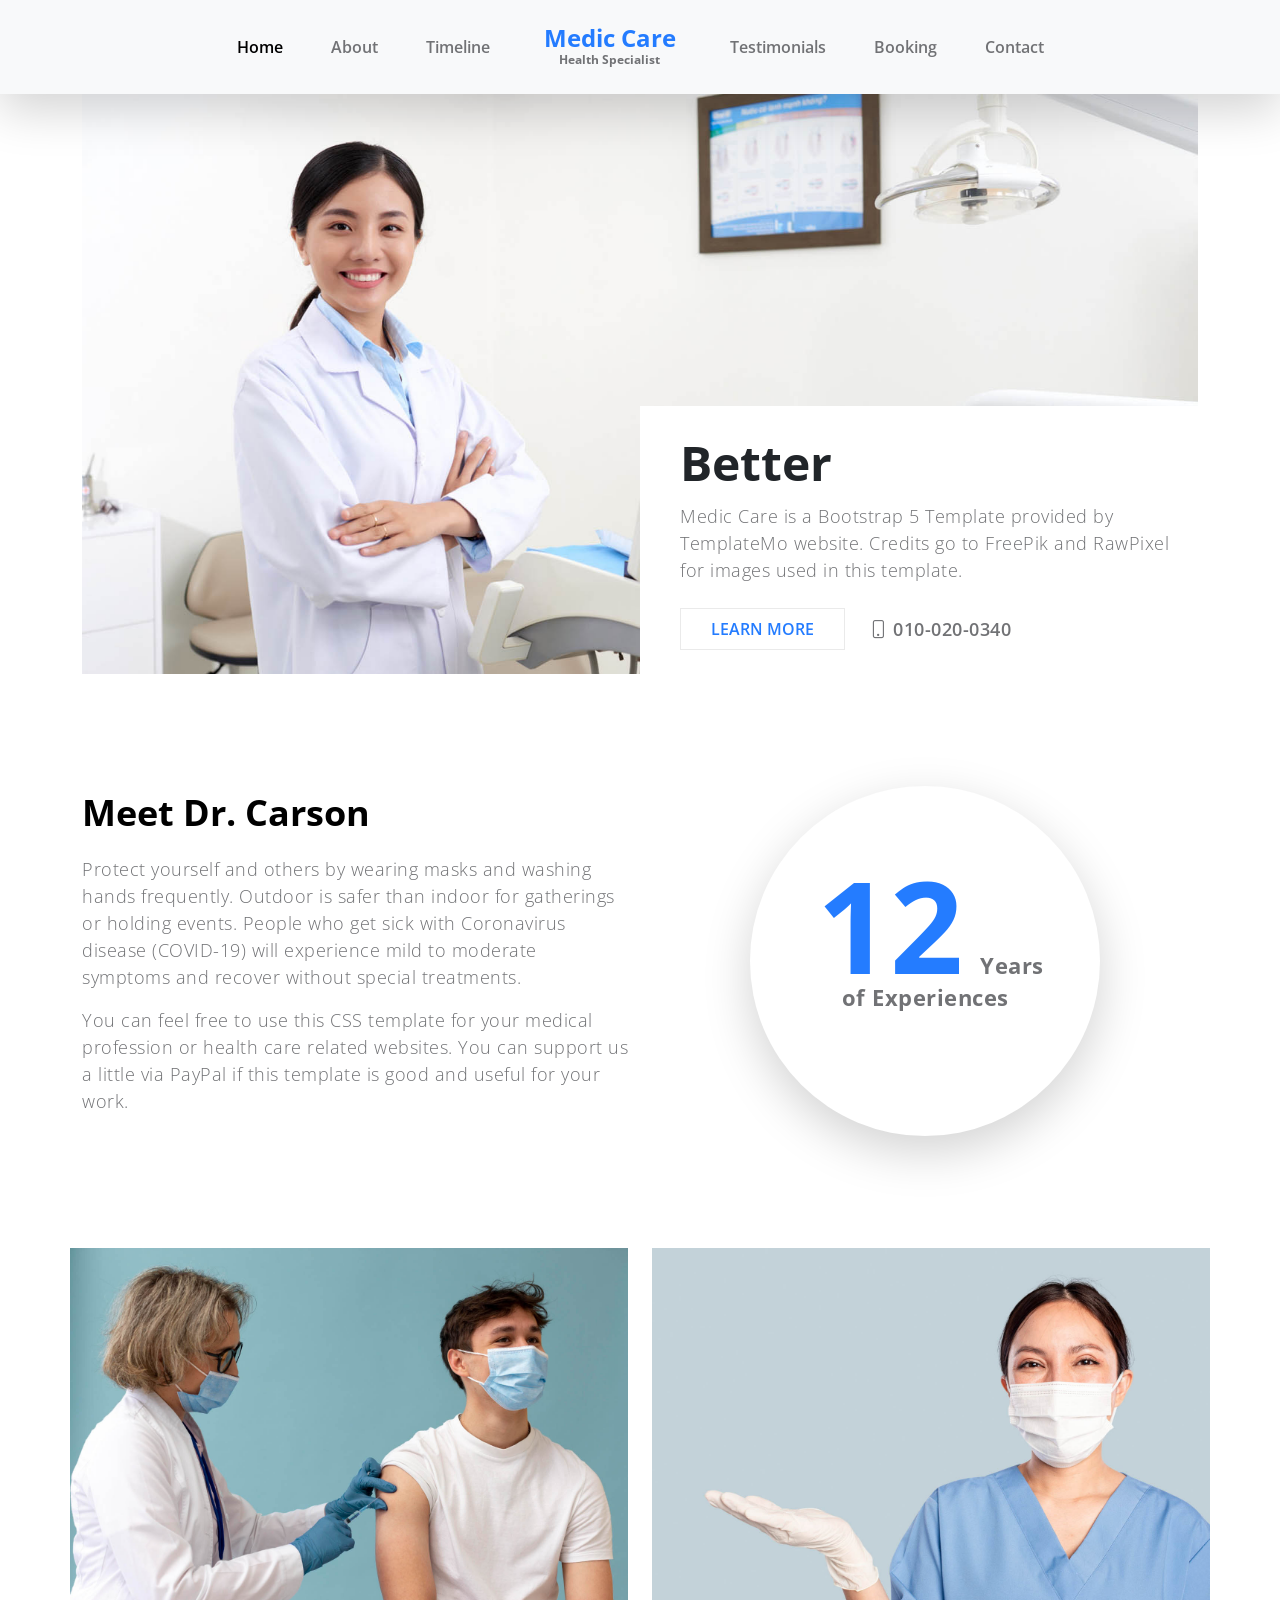
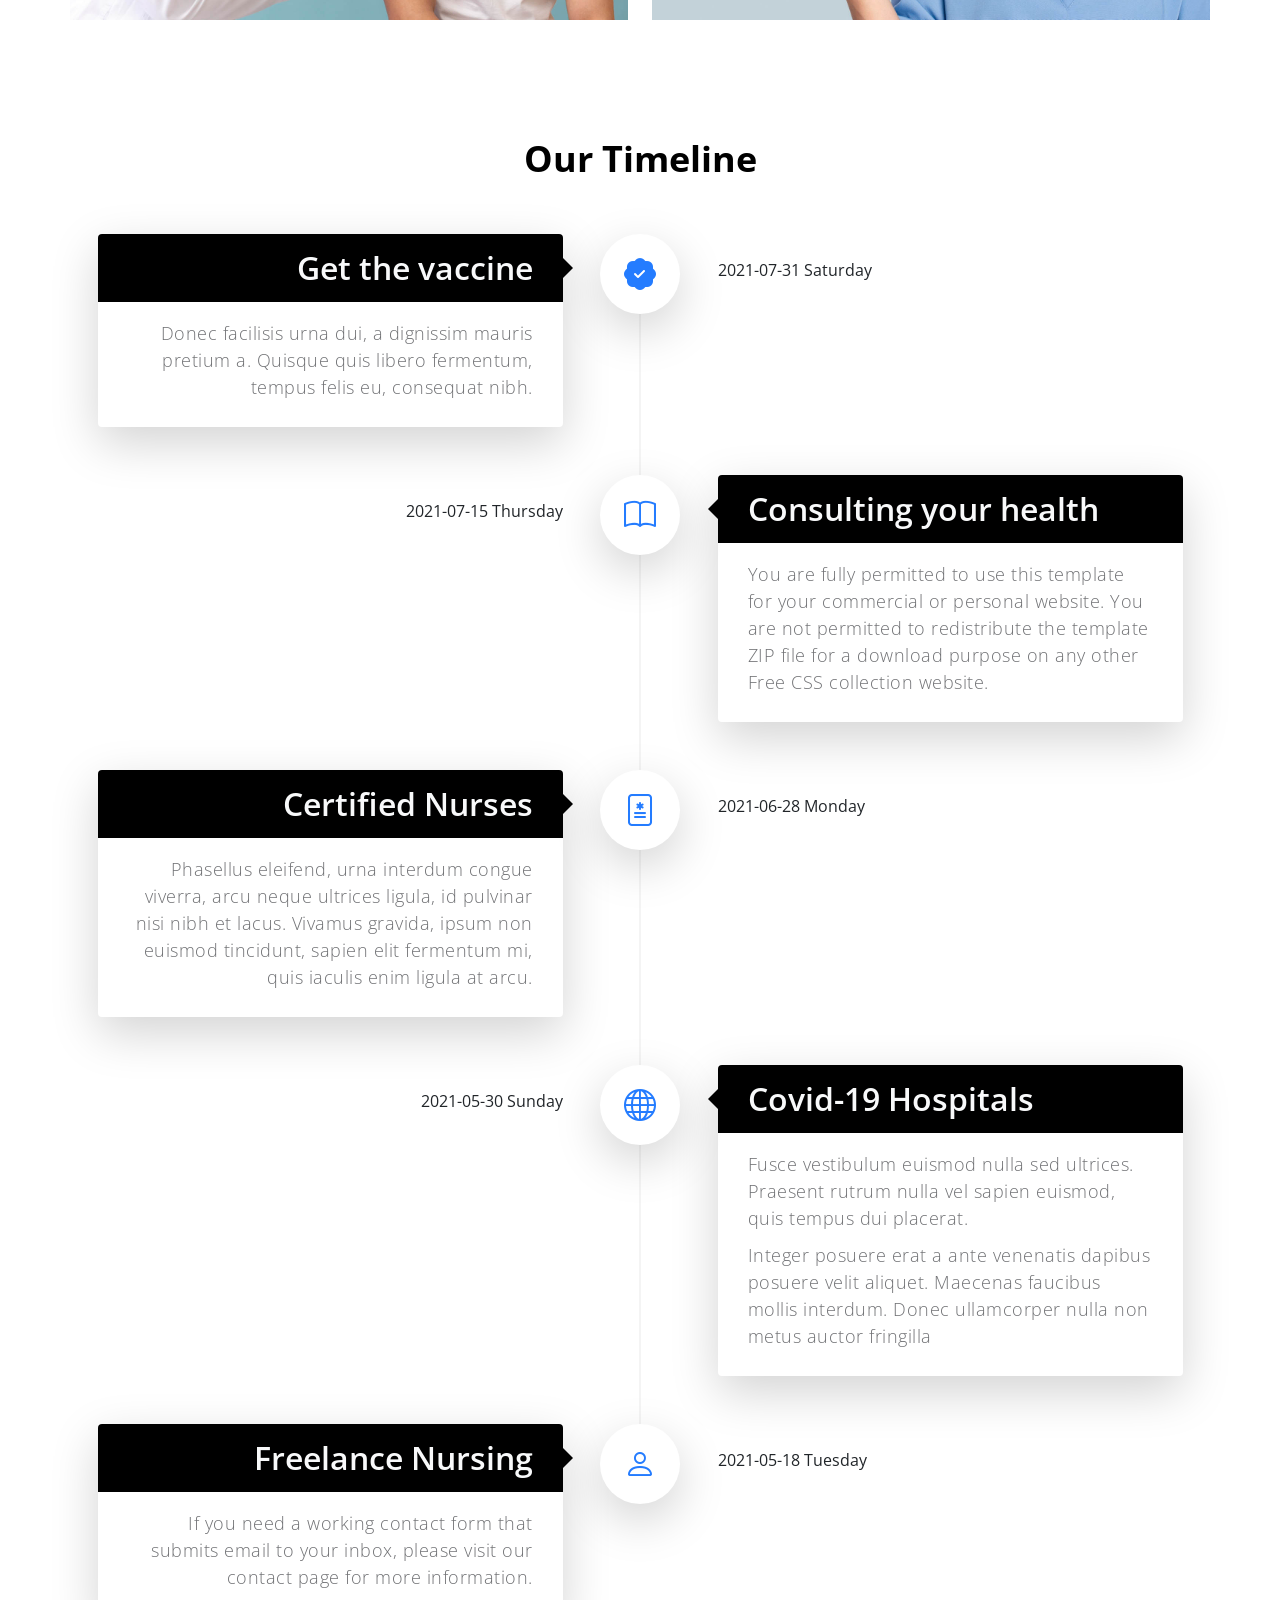
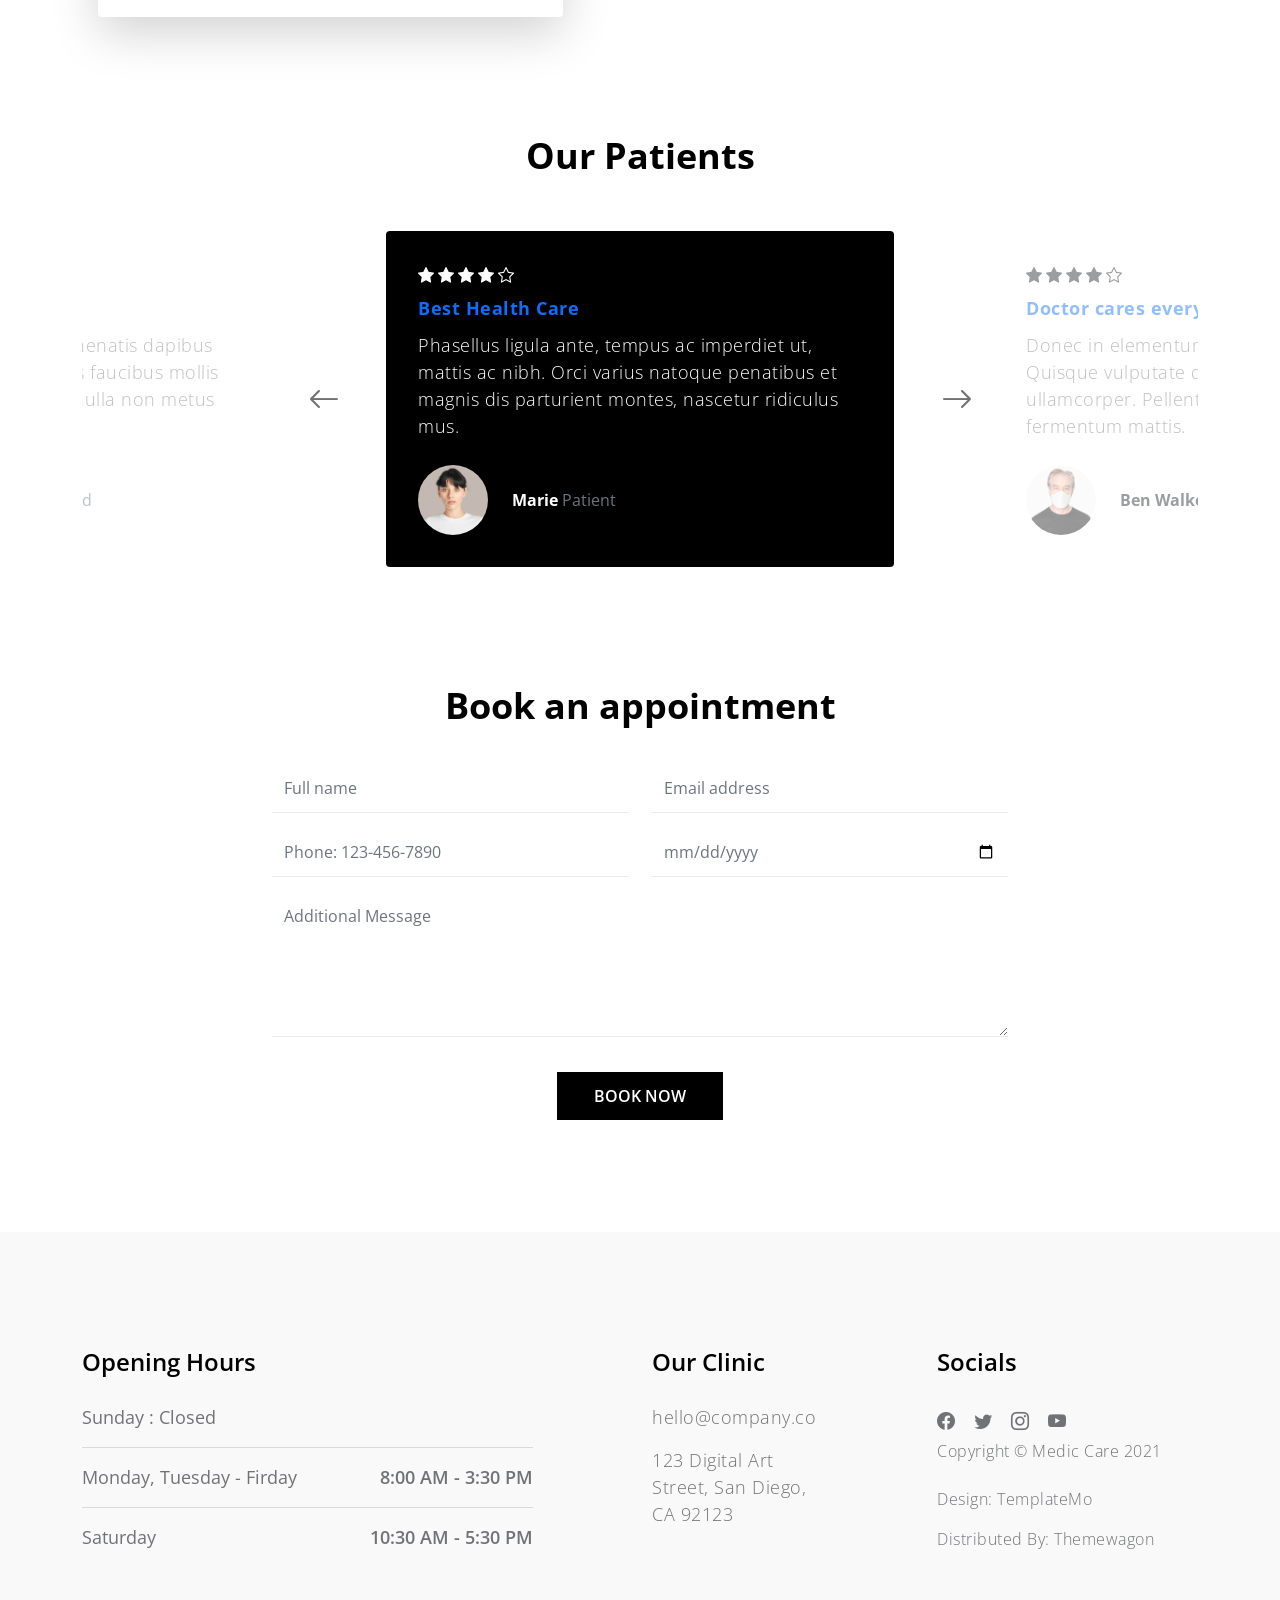
==== newhere/index.html @ 8eb62c29 "sas adas" ====
<!doctype html>
<html lang="en">
    <head>
        <meta charset="utf-8">
        <meta name="viewport" content="width=device-width, initial-scale=1">

        <meta name="description" content="">
        <meta name="author" content="">

        <title>Medic Care Bootstrap 5 CSS Template</title>

        <!-- CSS FILES -->        
        <link rel="preconnect" href="https://fonts.googleapis.com">
        
        <link rel="preconnect" href="https://fonts.gstatic.com" crossorigin>
        
        <link href="https://fonts.googleapis.com/css2?family=Open+Sans:wght@300;400;600;700&display=swap" rel="stylesheet">

        <link href="css/bootstrap.min.css" rel="stylesheet">

        <link href="css/bootstrap-icons.css" rel="stylesheet">

        <link href="css/owl.carousel.min.css" rel="stylesheet">

        <link href="css/owl.theme.default.min.css" rel="stylesheet">

        <link href="css/templatemo-medic-care.css" rel="stylesheet">
<!--

TemplateMo 566 Medic Care

https://templatemo.com/tm-566-medic-care

-->
    </head>
    
    <body id="top">
    
        <main>

            <nav class="navbar navbar-expand-lg bg-light fixed-top shadow-lg">
                <div class="container">
                    <a class="navbar-brand mx-auto d-lg-none" href="index.html">
                        Medic Care
                        <strong class="d-block">Health Specialist</strong>
                    </a>

                    <button class="navbar-toggler" type="button" data-bs-toggle="collapse" data-bs-target="#navbarNav" aria-controls="navbarNav" aria-expanded="false" aria-label="Toggle navigation">
                        <span class="navbar-toggler-icon"></span>
                    </button>

                    <div class="collapse navbar-collapse" id="navbarNav">
                        <ul class="navbar-nav mx-auto">
                            <li class="nav-item active">
                                <a class="nav-link" href="#hero">Home</a>
                            </li>

                            <li class="nav-item">
                                <a class="nav-link" href="#about">About</a>
                            </li>

                            <li class="nav-item">
                                <a class="nav-link" href="#timeline">Timeline</a>
                            </li>

                            <a class="navbar-brand d-none d-lg-block" href="index.html">
                                Medic Care
                                <strong class="d-block">Health Specialist</strong>
                            </a>

                            <li class="nav-item">
                                <a class="nav-link" href="#reviews">Testimonials</a>
                            </li>

                            <li class="nav-item">
                                <a class="nav-link" href="#booking">Booking</a>
                            </li>

                            <li class="nav-item">
                                <a class="nav-link" href="#contact">Contact</a>
                            </li>
                        </ul>
                    </div>

                </div>
            </nav>

            <section class="hero" id="hero">
                <div class="container">
                    <div class="row">

                        <div class="col-12">
                            <div id="myCarousel" class="carousel slide carousel-fade" data-bs-ride="carousel">
                                <div class="carousel-inner">
                                    <div class="carousel-item active">
                                        <img src="images/slider/portrait-successful-mid-adult-doctor-with-crossed-arms.jpg" class="img-fluid" alt="">
                                    </div>

                                    <div class="carousel-item">
                                        <img src="images/slider/young-asian-female-dentist-white-coat-posing-clinic-equipment.jpg" class="img-fluid" alt="">
                                    </div>

                                    <div class="carousel-item">
                                        <img src="images/slider/doctor-s-hand-holding-stethoscope-closeup.jpg" class="img-fluid" alt="">
                                    </div>
                                </div>
                            </div>

                            <div class="heroText d-flex flex-column justify-content-center">

                                <h1 class="mt-auto mb-2">
                                    Better
                                    <div class="animated-info">
                                        <span class="animated-item">health</span>
                                        <span class="animated-item">days</span>
                                        <span class="animated-item">lives</span>
                                    </div>
                                </h1>

                                <p class="mb-4">Medic Care is a Bootstrap 5 Template provided by TemplateMo website. Credits go to FreePik and RawPixel for images used in this template.</p>

                                <div class="heroLinks d-flex flex-wrap align-items-center">
                                    <a class="custom-link me-4" href="#about" data-hover="Learn More">Learn More</a>

                                    <p class="contact-phone mb-0"><i class="bi-phone"></i> 010-020-0340</p>
                                </div>
                            </div>
                        </div>

                    </div>
                </div>
            </section>

            <section class="section-padding" id="about">
                <div class="container">
                    <div class="row">

                        <div class="col-lg-6 col-md-6 col-12">
                            <h2 class="mb-lg-3 mb-3">Meet Dr. Carson</h2>

                            <p>Protect yourself and others by wearing masks and washing hands frequently. Outdoor is safer than indoor for gatherings or holding events. People who get sick with Coronavirus disease (COVID-19) will experience mild to moderate symptoms and recover without special treatments.</p>

                            <p>You can feel free to use this CSS template for your medical profession or health care related websites. You can <a rel="nofollow" href="http://paypal.me/templatemo" target="_blank">support us a little</a> via PayPal if this template is good and useful for your work.</p>
                        </div>

                        <div class="col-lg-4 col-md-5 col-12 mx-auto">
                            <div class="featured-circle bg-white shadow-lg d-flex justify-content-center align-items-center">
                                <p class="featured-text"><span class="featured-number">12</span> Years<br> of Experiences</p>
                            </div>
                        </div>

                    </div>
                </div>
            </section>

            <section class="gallery">
                <div class="container">
                    <div class="row">

                        <div class="col-lg-6 col-6 ps-0">
                            <img src="images/gallery/medium-shot-man-getting-vaccine.jpg" class="img-fluid galleryImage" alt="get a vaccine" title="get a vaccine for yourself">
                        </div>

                        <div class="col-lg-6 col-6 pe-0">
                            <img src="images/gallery/female-doctor-with-presenting-hand-gesture.jpg" class="img-fluid galleryImage" alt="wear a mask" title="wear a mask to protect yourself">
                        </div>

                    </div>
                </div>
            </section>

            <section class="section-padding pb-0" id="timeline">
                <div class="container">
                    <div class="row">

                        <h2 class="text-center mb-lg-5 mb-4">Our Timeline</h2>
                        
                        <div class="timeline">
                            <div class="row g-0 justify-content-end justify-content-md-around align-items-start timeline-nodes">
                                <div class="col-9 col-md-5 me-md-4 me-lg-0 order-3 order-md-1 timeline-content bg-white shadow-lg">
                                    <h3 class=" text-light">Get the vaccine</h3>

                                    <p>Donec facilisis urna dui, a dignissim mauris pretium a. Quisque quis libero fermentum, tempus felis eu, consequat nibh.</p>
                                </div>

                                <div class="col-3 col-sm-1 order-2 timeline-icons text-md-center">
                                    <i class="bi-patch-check-fill timeline-icon"></i>
                                </div>

                                <div class="col-9 col-md-5 ps-md-3 ps-lg-0 order-1 order-md-3 py-4 timeline-date">
                                    <time>2021-07-31 Saturday</time>
                                </div>
                            </div>

                            <div class="row g-0 justify-content-end justify-content-md-around align-items-start timeline-nodes my-lg-5 my-4">
                                <div class="col-9 col-md-5 ms-md-4 ms-lg-0 order-3 order-md-1 timeline-content bg-white shadow-lg">
                                    <h3 class=" text-light">Consulting your health</h3>

                                    <p>You are fully permitted to use this template for your commercial or personal website. You are not permitted to redistribute the template ZIP file for a download purpose on any other <a href="https://www.google.com/search?q=free+css" target="_blank">Free CSS collection</a> website.</p>
                                </div>

                                <div class="col-3 col-sm-1 order-2 timeline-icons text-md-center">
                                    <i class="bi-book timeline-icon"></i>
                                </div>

                                <div class="col-9 col-md-5 pe-md-3 pe-lg-0 order-1 order-md-3 py-4 timeline-date">
                                    <time>2021-07-15 Thursday</time>
                                </div>
                            </div>

                            <div class="row g-0 justify-content-end justify-content-md-around align-items-start timeline-nodes">
                                <div class="col-9 col-md-5 me-md-4 me-lg-0 order-3 order-md-1 timeline-content bg-white shadow-lg">
                                    <h3 class=" text-light">Certified Nurses</h3>

                                    <p>Phasellus eleifend, urna interdum congue viverra, arcu neque ultrices ligula, id pulvinar nisi nibh et lacus. Vivamus gravida, ipsum non euismod tincidunt, sapien elit fermentum mi, quis iaculis enim ligula at arcu.</p>
                                </div>

                                <div class="col-3 col-sm-1 order-2 timeline-icons text-md-center">
                                    <i class="bi-file-medical timeline-icon"></i>
                                </div>

                                <div class="col-9 col-md-5 ps-md-3 ps-lg-0 order-1 order-md-3 py-4 timeline-date">
                                    <time>2021-06-28 Monday</time>
                                </div>
                            </div>

                            <div class="row g-0 justify-content-end justify-content-md-around align-items-start timeline-nodes my-lg-5 my-4">
                                <div class="col-9 col-md-5 ms-md-4 ms-lg-0 order-3 order-md-1 timeline-content bg-white shadow-lg">
                                    <h3 class=" text-light">Covid-19 Hospitals</h3>

                                    <p class="mb-0 pb-0">Fusce vestibulum euismod nulla sed ultrices. Praesent rutrum nulla vel sapien euismod, quis tempus dui placerat.</p>
                                    
                                    <p>Integer posuere erat a ante venenatis dapibus posuere velit aliquet. Maecenas faucibus mollis interdum. Donec ullamcorper nulla non metus auctor fringilla</p>
                                </div>

                                <div class="col-3 col-sm-1 order-2 timeline-icons text-md-center">
                                    <i class="bi-globe timeline-icon"></i>
                                </div>

                                <div class="col-9 col-md-5 pe-md-3 pe-lg-0 order-1 order-md-3 py-4 timeline-date">
                                    <time>2021-05-30 Sunday</time>
                                </div>
                            </div>

                            <div class="row g-0 justify-content-end justify-content-md-around align-items-start timeline-nodes">
                                <div class="col-9 col-md-5 me-md-4 me-lg-0 order-3 order-md-1 timeline-content bg-white shadow-lg">
                                    <h3 class=" text-light">Freelance Nursing</h3>

                                    <p>If you need a working contact form that submits email to your inbox, please <a rel="nofollow" href="https://templatemo.com/contact" target="_parent">visit our contact page</a> for more information.</p>
                                </div>

                                <div class="col-3 col-sm-1 order-2 timeline-icons text-md-center">
                                    <i class="bi-person timeline-icon"></i>
                                </div>

                                <div class="col-9 col-md-5 ps-md-3 ps-lg-0 order-1 order-md-3 py-4 timeline-date">
                                    <time>2021-05-18 Tuesday</time>
                                </div>
                            </div>
                        </div>

                    </div>
                </div>
            </section>

            <section class="section-padding pb-0" id="reviews">
                <div class="container">
                    <div class="row">

                        <div class="col-12">
                            <h2 class="text-center mb-lg-5 mb-4">Our Patients</h2>

                            <div class="owl-carousel reviews-carousel">

                                <figure class="reviews-thumb d-flex flex-wrap align-items-center rounded">
                                    <div class="reviews-stars">
                                        <i class="bi-star-fill"></i>
                                        <i class="bi-star-fill"></i>
                                        <i class="bi-star-fill"></i>
                                        <i class="bi-star-fill"></i>
                                        <i class="bi-star"></i>
                                    </div>

                                    <p class="text-primary d-block mt-2 mb-0 w-100"><strong>Best Health Care</strong></p>

                                    <p class="reviews-text w-100">Phasellus ligula ante, tempus ac imperdiet ut, mattis ac nibh. Orci varius natoque penatibus et magnis dis parturient montes, nascetur ridiculus mus.</p>

                                    <img src="images/reviews/beautiful-woman-face-portrait-brown-background.jpeg" class="img-fluid reviews-image" alt="">

                                    <figcaption class="ms-4">
                                        <strong>Marie</strong>

                                        <span class="text-muted">Patient</span>
                                    </figcaption>
                                </figure>

                                <figure class="reviews-thumb d-flex flex-wrap align-items-center rounded">
                                    <div class="reviews-stars">
                                        <i class="bi-star-fill"></i>
                                        <i class="bi-star-fill"></i>
                                        <i class="bi-star-fill"></i>
                                        <i class="bi-star-fill"></i>
                                        <i class="bi-star"></i>
                                    </div>

                                    <p class="text-primary d-block mt-2 mb-0 w-100"><strong>Doctor cares everyone!</strong></p>

                                    <p class="reviews-text w-100">Donec in elementum orci, nec posuere ligula. Quisque vulputate diam et ullamcorper ullamcorper. Pellentesque vestibulum neque at leo fermentum mattis.</p>

                                    <img src="images/reviews/senior-man-wearing-white-face-mask-covid-19-campaign-with-design-space.jpeg" class="img-fluid reviews-image" alt="">

                                    <figcaption class="ms-4">
                                        <strong>Ben Walker</strong>

                                        <span class="text-muted">Recovered</span>
                                    </figcaption>
                                </figure>

                                <figure class="reviews-thumb d-flex flex-wrap align-items-center rounded">
                                    <div class="reviews-stars">
                                        <i class="bi-star-fill"></i>
                                        <i class="bi-star-fill"></i>
                                        <i class="bi-star-fill"></i>
                                        <i class="bi-star-fill"></i>
                                        <i class="bi-star-fill"></i>
                                    </div>

                                    <p class="text-primary d-block mt-2 mb-0 w-100"><strong>Great services!</strong></p>

                                    <p class="reviews-text w-100">Vestibulum ante ipsum primis in faucibus orci luctus et ultrices posuere cubilia curae; Donec sit amet velit vitae purus aliquam efficitur.</p>

                                    <img src="images/reviews/portrait-british-woman.jpeg" class="img-fluid reviews-image" alt="">

                                    <figcaption class="ms-4">
                                        <strong>Laura Zono</strong>

                                        <span class="text-muted">New Patient</span>
                                    </figcaption>
                                </figure>

                                <figure class="reviews-thumb d-flex flex-wrap align-items-center rounded">
                                    <div class="reviews-stars">
                                        <i class="bi-star-fill"></i>
                                        <i class="bi-star-fill"></i>
                                        <i class="bi-star-fill"></i>
                                        <i class="bi-star"></i>
                                        <i class="bi-star"></i>
                                    </div>

                                    <p class="text-primary d-block mt-2 mb-0 w-100"><strong>Best Advices</strong></p>

                                    <p class="reviews-text w-100">Integer posuere erat a ante venenatis dapibus posuere velit aliquet. Maecenas faucibus mollis interdum. Donec ullamcorper nulla non metus auctor fringilla.</p>

                                    <img src="images/reviews/woman-wearing-mask-face-closeup-covid-19-green-background.jpeg" class="img-fluid reviews-image" alt="">

                                    <figcaption class="ms-4">
                                        <strong>Rosey</strong>

                                        <span class="text-muted">Almost Recovered</span>
                                    </figcaption>
                                </figure>
                               
                            </div>
                        </div>

                    </div>
                </div>
            </section>

            <section class="section-padding" id="booking">
                <div class="container">
                    <div class="row">
                    
                        <div class="col-lg-8 col-12 mx-auto">
                            <div class="booking-form">
                                
                                <h2 class="text-center mb-lg-3 mb-2">Book an appointment</h2>
                            
                                <form role="form" action="#booking" method="post">
                                    <div class="row">
                                        <div class="col-lg-6 col-12">
                                            <input type="text" name="name" id="name" class="form-control" placeholder="Full name" required>
                                        </div>

                                        <div class="col-lg-6 col-12">
                                            <input type="email" name="email" id="email" pattern="[^ @]*@[^ @]*" class="form-control" placeholder="Email address" required>
                                        </div>

                                        <div class="col-lg-6 col-12">
                                            <input type="telephone" name="phone" id="phone" pattern="[0-9]{3}-[0-9]{3}-[0-9]{4}" class="form-control" placeholder="Phone: 123-456-7890">
                                        </div>

                                        <div class="col-lg-6 col-12">
                                            <input type="date" name="date" id="date" value="" class="form-control">
                                            
                                        </div>

                                        <div class="col-12">
                                            <textarea class="form-control" rows="5" id="message" name="message" placeholder="Additional Message"></textarea>
                                        </div>

                                        <div class="col-lg-3 col-md-4 col-6 mx-auto">
                                            <button type="submit" class="form-control" id="submit-button">Book Now</button>
                                        </div>
                                    </div>
                                </form>

                            </div>
                        </div>

                    </div>
                </div>
            </section>

        </main>

        <footer class="site-footer section-padding" id="contact">
            <div class="container">
                <div class="row">

                    <div class="col-lg-5 me-auto col-12">
                        <h5 class="mb-lg-4 mb-3">Opening Hours</h5>

                        <ul class="list-group list-group-flush">
                            <li class="list-group-item d-flex">
                                Sunday : Closed
                            </li>

                            <li class="list-group-item d-flex">
                                Monday, Tuesday - Firday
                                <span>8:00 AM - 3:30 PM</span>
                            </li>

                            <li class="list-group-item d-flex">
                                Saturday
                                <span>10:30 AM - 5:30 PM</span>
                            </li>
                        </ul>
                    </div>

                    <div class="col-lg-2 col-md-6 col-12 my-4 my-lg-0">
                        <h5 class="mb-lg-4 mb-3">Our Clinic</h5>

                        <p><a href="mailto:hello@company.co">hello@company.co</a><p>

                        <p>123 Digital Art Street, San Diego, CA 92123</p>
                    </div>

                    <div class="col-lg-3 col-md-6 col-12 ms-auto">
                        <h5 class="mb-lg-4 mb-2">Socials</h5>

                        <ul class="social-icon">
                            <li><a href="#" class="social-icon-link bi-facebook"></a></li>

                            <li><a href="#" class="social-icon-link bi-twitter"></a></li>

                            <li><a href="#" class="social-icon-link bi-instagram"></a></li>

                            <li><a href="#" class="social-icon-link bi-youtube"></a></li>
                        </ul>

                        <div>
                            <p class="copyright-text">Copyright © Medic Care 2021 
                            <br><br>Design: <a href="https://templatemo.com" target="_parent">TemplateMo</a></p>
                            <p class="copyright-text">Distributed By: <a href="https://themewagon.com" target="_parent">Themewagon</a></p>
                        </div>
                    </div>

                   

                </div>
            </section>
        </footer>

        <!-- JAVASCRIPT FILES -->
        <script src="js/jquery.min.js"></script>
        <script src="js/bootstrap.bundle.min.js"></script>
        <script src="js/owl.carousel.min.js"></script>
        <script src="js/scrollspy.min.js"></script>
        <script src="js/custom.js"></script>
<!--

TemplateMo 566 Medic Care

https://templatemo.com/tm-566-medic-care

-->
    </body>
</html>
---- newhere/css/templatemo-medic-care.css ----
/*

TemplateMo 566 Medic Care

https://templatemo.com/tm-566-medic-care

*/

/*---------------------------------------
  CUSTOM PROPERTIES ( VARIABLES )             
-----------------------------------------*/
:root {
  --white-color:                  #FFFFFF;
  --primary-color:                #247cff;
  --section-bg-color:             #F9F9F9;
  --dark-color:                   #000000;
  --title-color:                  #565758;
  --p-color:                      #717275;
  --border-color:                 #eaeaea;

  --body-font-family:             'Open Sans', sans-serif;

  --h1-font-size:                 48px;
  --h2-font-size:                 36px;
  --h3-font-size:                 32px;
  --h4-font-size:                 28px;
  --h5-font-size:                 24px;
  --h6-font-size:                 22px;
  --p-font-size:                  18px;
  --menu-font-size:               16px;

  --font-weight-light:            300;
  --font-weight-normal:           400;
  --font-weight-semibold:         600;
  --font-weight-bold:             700;
}

body {
    background: var(--white-color);
    font-family: var(--body-font-family);    
    position: relative;
    padding-top: 94px;
}

/*---------------------------------------
  TYPOGRAPHY               
-----------------------------------------*/

h2,
h3,
h4,
h5,
h6 {
  color: var(--dark-color);
  line-height: inherit;
}

h1,
h2,
h3,
h4,
h5,
h6 {
  font-weight: var(--font-weight-semibold);
}

h1,
h2 {
  font-weight: var(--font-weight-bold);
}

h1 {
  font-size: var(--h1-font-size);
  line-height: normal;
}

h2 {
  font-size: var(--h2-font-size);
}

h3 {
  font-size: var(--h3-font-size);
}

h4 {
  font-size: var(--h4-font-size);
}

h5 {
  font-size: var(--h5-font-size);
}

h6 {
  font-size: var(--h6-font-size);
}

p {
  color: var(--p-color);
  font-size: var(--p-font-size);
  font-weight: var(--font-weight-light);
  letter-spacing: 0.5px;
}

a, 
button {
  touch-action: manipulation;
  transition: all 0.3s;
}

a {
  color: var(--p-color);
  text-decoration: none;
}

a:hover {
  color: var(--primary-color);
}

.section-padding {
  padding-top: 7rem;
  padding-bottom: 7rem;
}

/*---------------------------------------
  CUSTOM LINK               
-----------------------------------------*/
.custom-link {
  display: inline-block;
  text-decoration: none;
  border: 1px solid var(--border-color);
  color: var(--primary-color);
  pointer-events: auto;
  font-weight: var(--font-weight-semibold);
  line-height: 40px;
  position: relative;
  padding: 0 30px;
  box-sizing: border-box;
  margin: 0;
  -webkit-user-select: none;
     -moz-user-select: none;
      -ms-user-select: none;
          user-select: none;
  overflow: hidden;
  border-radius: 0;
  text-transform: uppercase;
}

.custom-link::before {
  content: attr(data-hover);
  background-color: var(--border-color);
  color: var(--primary-color);
  position: absolute;
  top: 100%;
  bottom: 0;
  left: 0;
  transition: all 300ms cubic-bezier(0.19, 1, 0.56, 1);
  right: 0;
  text-align: center;
}

.custom-link:hover::before {
  top: 0;
}

b,
strong {
  font-weight: var(--font-weight-bold);
}

/*---------------------------------------
  LIST GROUP               
-----------------------------------------*/
.list-group-item {
  background-color: transparent;
  color: var(--p-color);
  font-size: var(--p-font-size);
  padding: 1rem 0;
}

.list-group-item:first-child {
  padding-top: 0;
}

.list-group-item span {
  font-weight: var(--font-weight-semibold);
  margin-left: auto;
}

/*---------------------------------------
  ANIMATED TEXT              
-----------------------------------------*/
.animated {
  position: relative;
}

.animated-info {
  display: inline-block;
  vertical-align: top;
  min-width: 250px;
  position: relative;
}

.animated-item {
  color: var(--primary-color);
}

.animated-item {
  display: block;
  opacity: 0;
  overflow: hidden;
  position: absolute;
  top: 0;
  right: 0;
  left: 0;
  animation: BottomTotop 6s linear infinite 0s;
}

.animated-item:nth-child(2n+2) {
  animation-delay: 2s;
}

.animated-item:nth-child(3n+3) {
  animation-delay: 4s;
}

@keyframes BottomTotop {
  0% {
    opacity: 0;
  }
  5% {
    opacity: 0;
    transform: translateY(5px);
  }
  10% {
    opacity: 1;
    transform: translateY(0px);
  }
  25% {
    opacity: 1;
    transform: translateY(0px);
  }
  30% {
    opacity: 0;
    transform: translateY(5px);
  }
  80% {
    opacity: 0;
  }
  100% {
    opacity: 0;
  }
}

/*---------------------------------------
  HERO              
-----------------------------------------*/
.hero {  
  padding-top: 0rem;
}

.hero .container {
  position: relative;
  overflow: hidden;
  height: 580px;
}

.heroText {
  background: var(--white-color);
  position: absolute;
  z-index: 2;
  bottom: 0;
  right: 0;
  padding: 1.5rem 2.5rem;
  width: 50%;
}

.contact-phone {
  font-weight: var(--font-weight-semibold);
}

/*---------------------------------------
  FEATURED              
-----------------------------------------*/
.featured-circle {
  border-radius: 100%;
  width: 350px;
  height: 350px;
  margin: 0 auto;
  padding: 0 20px;
}

.featured-text {
  font-size: var(--h6-font-size);
  line-height: 2rem;
  font-weight: var(--font-weight-bold);
  text-align: center;
  margin-bottom: 0;
}

.featured-number {
  color: var(--primary-color);
  font-size: 8rem;
  margin: 0 10px;
}

/*---------------------------------------
  NAVIGATION              
-----------------------------------------*/
.navbar {
  padding-top: 20px;
  padding-bottom: 20px;
}

.navbar-brand {
  color: var(--primary-color);
  font-size: var(--h5-font-size);
  font-weight: var(--font-weight-bold);
  margin: 0 30px;
  padding: 0;
  text-align: center;
}

.navbar-brand strong {
  color: var(--p-color);
  font-size: 12px;
  position: relative;
  bottom: 5px;
}

.navbar-expand-lg .navbar-nav .nav-link {
  padding-right: 1.5rem;
  padding-left: 1.5rem;
}

.navbar-nav .nav-link {
  color: var(--p-color);
  font-weight: var(--font-weight-semibold);
  font-size: var(--menu-font-size);
  padding-top: 15px;
  padding-bottom: 15px;
}

.navbar-nav .nav-item.active .nav-link, 
.nav-link:focus, 
.nav-link:hover {
  color: var(--dark-color);
}

.nav-link:focus {
  color: var(--p-color);
}

.navbar-toggler {
  border: 0;
  padding: 0;
  cursor: pointer;
  margin: 0;
  width: 30px;
  height: 35px;
  outline: none;
}

.navbar-toggler:focus {
  outline: none;
  box-shadow: none;
}

.navbar-toggler[aria-expanded="true"] .navbar-toggler-icon {
  background: transparent;
}

.navbar-toggler[aria-expanded="true"] .navbar-toggler-icon:before,
.navbar-toggler[aria-expanded="true"] .navbar-toggler-icon:after {
  transition: top 300ms 50ms ease, -webkit-transform 300ms 350ms ease;
  transition: top 300ms 50ms ease, transform 300ms 350ms ease;
  transition: top 300ms 50ms ease, transform 300ms 350ms ease, -webkit-transform 300ms 350ms ease;
  top: 0;
}

.navbar-toggler[aria-expanded="true"] .navbar-toggler-icon:before {
  transform: rotate(45deg);
}

.navbar-toggler[aria-expanded="true"] .navbar-toggler-icon:after {
  transform: rotate(-45deg);
}

.navbar-toggler .navbar-toggler-icon {
  background: var(--dark-color);
  transition: background 10ms 300ms ease;
  display: block;
  width: 30px;
  height: 2px;
  position: relative;
}

.navbar-toggler .navbar-toggler-icon:before,
.navbar-toggler .navbar-toggler-icon:after {
  transition: top 300ms 350ms ease, -webkit-transform 300ms 50ms ease;
  transition: top 300ms 350ms ease, transform 300ms 50ms ease;
  transition: top 300ms 350ms ease, transform 300ms 50ms ease, -webkit-transform 300ms 50ms ease;
  position: absolute;
  right: 0;
  left: 0;
  background: var(--dark-color);
  width: 30px;
  height: 2px;
  content: '';
}

.navbar-toggler .navbar-toggler-icon:before {
  top: -8px;
}

.navbar-toggler .navbar-toggler-icon:after {
  top: 8px;
}

/*---------------------------------------
  TIMELINE               
-----------------------------------------*/
.timeline,
.timeline-nodes {
  position: relative;
}

.timeline-nodes:nth-child(even) {
  flex-direction: row-reverse;
}

.timeline h3, 
.timeline p {
  padding: 10px 30px;
} 

.timeline h3 {
  background: var(--dark-color);
}

.timeline::before {
  content: "";
  display: block;
  position: absolute;
  top: 37px;
  left: 50%;
  width: 0;
  border-left: 1px solid var(--border-color);
  height: 85%;
  z-index: 1;
  transform: translateX(-50%);
}

.timeline-content {
  position: relative;
  border-radius: 0 0 0.25rem 0.25rem;
  padding: 0;
}

.timeline-nodes:nth-child(odd) h3,
.timeline-nodes:nth-child(odd) p {
  text-align: right;
}

.timeline-nodes:nth-child(odd) .timeline-date {
  text-align: left;
}
 
.timeline-nodes:nth-child(even) .timeline-date {
  text-align: right;
}

.timeline-nodes:nth-child(odd) h3::after {
  content: "";
  position: absolute;
  top: 50%;
  left: 100%;
  transform: translate(0, -50%);
  width: 0;
  border-left: 10px solid var(--dark-color);
  border-top: 10px solid transparent;
  border-bottom: 10px solid transparent;
}

.timeline-nodes h3 {
  position: relative;
  border-radius: 0.25rem 0.25rem 0 0;
}

.timeline-nodes:nth-child(even) h3::after {
  content: "";
  position: absolute;
  top: 50%;
  right: 100%;
  transform: translate(0, -50%);
  width: 0;
  border-right: 10px solid var(--dark-color);
  border-top: 10px solid transparent;
  border-bottom: 10px solid transparent;
}

.timeline-icons {
  position: relative;
  z-index: 100;
}

.timeline-icons::before {
  content: "";
  width: 80px;
  height: 80px;
  border-radius: 50%;
  display: block;
  position: absolute;
  top: 0;
  left: 50%;
  transform: translate(-50%,0);
  background: var(--white-color);
  box-shadow: 0 1rem 3rem rgba(0,0,0,.175);
  z-index: 1;
}

.timeline-icon {
  position: relative;
  z-index: 100;
  font-size: var(--h3-font-size);
  color: var(--primary-color);
  display: block;
  text-align: center;
  line-height: 80px;
}

@media (max-width: 767px) {
  .timeline-nodes:nth-child(odd) h3,
  .timeline-nodes:nth-child(odd) p {
    text-align: left;
  }

  .timeline-nodes:nth-child(even) {
    flex-direction: row;
  }

  .timeline::before {
    content: "";
    display: block;
    position: absolute;
    top: 60px;
    left: 33px;
    width: 0;
    height: 90%;
    z-index: 1;
    transform: translateX(-50%);
  }

  .timeline-icons {
    position: absolute;
    left: 0%;
    top: 60px;
  }

  .timeline-nodes:nth-child(odd) h3::after {
    left: auto;
    right: 100%;
    border-left: 0;
    border-right: 10px solid var(--dark-color);
    border-top: 10px solid transparent;
    border-bottom: 10px solid transparent;
  }

  .timeline-nodes:nth-child(even) h3::after {
    right: 100%;
    width: 0;
    border-right: 10px solid var(--dark-color);
    border-top: 10px solid transparent;
    border-bottom: 10px solid transparent;
  }

  .timeline-nodes:nth-child(even) .timeline-date {
    text-align: left;
  }

  .timeline-icons::before {
    width: 75px;
    height: 75px;
  }

  .timeline-icon {
    line-height: 75px;
  }
}

@media (max-width: 575px) {
  .timeline::before {
    content: "";
    display: block;
    top: 60px;
    left: 57px;
    height: 87%;
  }

  .timeline-icons {
    position: absolute;
    left: -10px;
  }

  .timeline-icons::before {
    width: 70px;
    height: 70px;
  }

  .timeline-icon {
    line-height: 70px;
  }
}

/*---------------------------------------
  REVIEWS               
-----------------------------------------*/
.reviews-thumb {
  margin-bottom: 0;
  padding: 32px;
}

.reviews-text {
  margin-top: 10px;
  margin-bottom: 25px;
}

.reviews-image {
  border-radius: 100px;
  width: 70px !important;
  height: 70px !important;
}

.reviews-carousel .owl-item {
  opacity: 0.45;
}

.reviews-carousel .owl-item.active.center {
  opacity: 1;
}

.reviews-carousel .owl-item.active.center .reviews-thumb {
  background: var(--dark-color);
}

.reviews-carousel .owl-item.active.center .reviews-thumb,
.reviews-carousel .owl-item.active.center .reviews-text {
  color: var(--white-color);
}

.reviews-carousel .owl-nav {
  display: flex;
  justify-content: space-between;
  margin: auto;
  text-align: center;
  position: absolute;
  top: 50%;
  left: 50%;
  transform: translate(-50%, -50%);
}

.reviews-carousel .owl-nav span {
  width: 35px;
  height: 35px;
  line-height: 35px;
  display: block;
}

.reviews-carousel .owl-nav .owl-prev {
  position: relative;
  left: -80px;
}

.reviews-carousel .owl-nav .owl-next {
  position: relative;
  right: -80px;
}

.reviews-carousel .owl-prev span,
.reviews-carousel .owl-next span {
  color: transparent;
}

.reviews-carousel .owl-prev span::before,
.reviews-carousel .owl-next span::before {
  font-family: bootstrap-icons;
  display: block;
  font-size: var(--h3-font-size);
  color: var(--p-color);
  width: 35px;
  height: 35px;
}

.reviews-carousel .owl-prev span::before {
  content: "\f12f";
}

.reviews-carousel .owl-next span::before {
  content: "\f138";
}

/*---------------------------------------
  BOOKING FORM            
-----------------------------------------*/

.booking-form .form-control {
  background: transparent;
  border-radius: 0;
  border: 0;
  border-bottom: 1px solid var(--border-color);
  color: #6c757d;
  font-weight: var(--font-weight-normal);
  padding-top: 12px;
  padding-bottom: 12px;
  margin-top: 15px;
  transition: all 0.3s;
}

.booking-form #submit-button {
  background: var(--dark-color);
  border-bottom: 0;
  font-weight: var(--font-weight-semibold);
  color: var(--white-color);
  text-transform: uppercase;
  margin-top: 35px;
}

.booking-form #submit-button:hover {
  background: var(--primary-color);
}

/*---------------------------------------
  FOOTER              
-----------------------------------------*/
.site-footer {
  background: var(--section-bg-color);
}

.copyright-text {
  font-size: var(--menu-font-size);
}

/*---------------------------------------
  SOCIAL ICON               
-----------------------------------------*/
.social-icon {
  margin: 0;
  padding: 0;
}

.social-icon li {
  list-style: none;
  display: inline-block;
  vertical-align: top;
  transition: all 0.3s;
}

.social-icon:hover li:not(:hover) {
  opacity: 0.65;
}

.social-icon-link {
  font-size: var(--p-font-size);
  display: inline-block;
  vertical-align: top;
  margin-top: 4px;
  margin-bottom: 4px;
  margin-right: 15px;
}

.social-icon-link:hover {
  color: var(--primary-color);
}

/*---------------------------------------
  RESPONSIVE STYLES               
-----------------------------------------*/
@media screen and (min-width: 1600px) {
  .hero .container {
    height: 740px;
  }
}

@media screen and (max-width: 991px) {
  body {
    padding-top: 74px;
  }

  h1 {
    font-size: 38px;
  }

  h2 {
    font-size: 32px;
  }

  h3 {
    font-size: 26px;
  }

  h4 {
    font-size: 24px;
  }

  h5 {
    font-size: 20px;
  }

  h6 {
    font-size: 18px;
  }

  .section-padding {
    padding-top: 5rem;
    padding-bottom: 5rem;
  }

  .navbar {
    padding-top: 10px;
    padding-bottom: 10px;
  }

  .navbar-nav .nav-link {
    padding-top: 5px;
    padding-bottom: 10px;
  }

  .hero .container {
    height: inherit;
  }

  .heroText {
    position: relative;
    bottom: 100px;
    left: 0;
    width: auto;
    margin-bottom: -100px;
    padding: 2rem;
  }

  .featured-circle {
    width: 320px;
    height: 320px;
  }
}

@media screen and (max-width: 767px) {
  .heroText {
    padding: 1.5rem;
  }

  .animated-info {
    min-width: 125px;
  }

  .featured-circle {
    margin-top: 20px;
  }

  .reviews-carousel .owl-nav {
    position: relative;
    width: auto !important;
    transform: inherit;
    top: 0;
    bottom: 0;
    left: 0;
    max-width: 100px;
    margin: 20px auto;
  }

  .reviews-carousel .owl-nav .owl-prev,
  .reviews-carousel .owl-nav .owl-next {
    right: 0;
    left: 0;
  }
}

@media screen and (max-width: 480px) {
  .heroText {
    padding: 1rem;
  }

  .heroLinks .custom-link {
    font-size: 12px;
    line-height: 30px;
    margin-right: 12px !important;
    padding: 0 25px;
  }

  .contact-phone {
    font-size: 12px;
  }
}

@media screen and (max-width: 360px) {
  .featured-number {
    font-size: 5rem;
  }

  .featured-circle {
    width: 235px;
    height: 235px;
  }

  .reviews-image {
    width: 55px !important;
    height: 55px !important;
  }

  .reviews-thumb figcaption {
    font-size: var(--menu-font-size);
  }

  .timeline::before {
    left: 42px;
  }
}
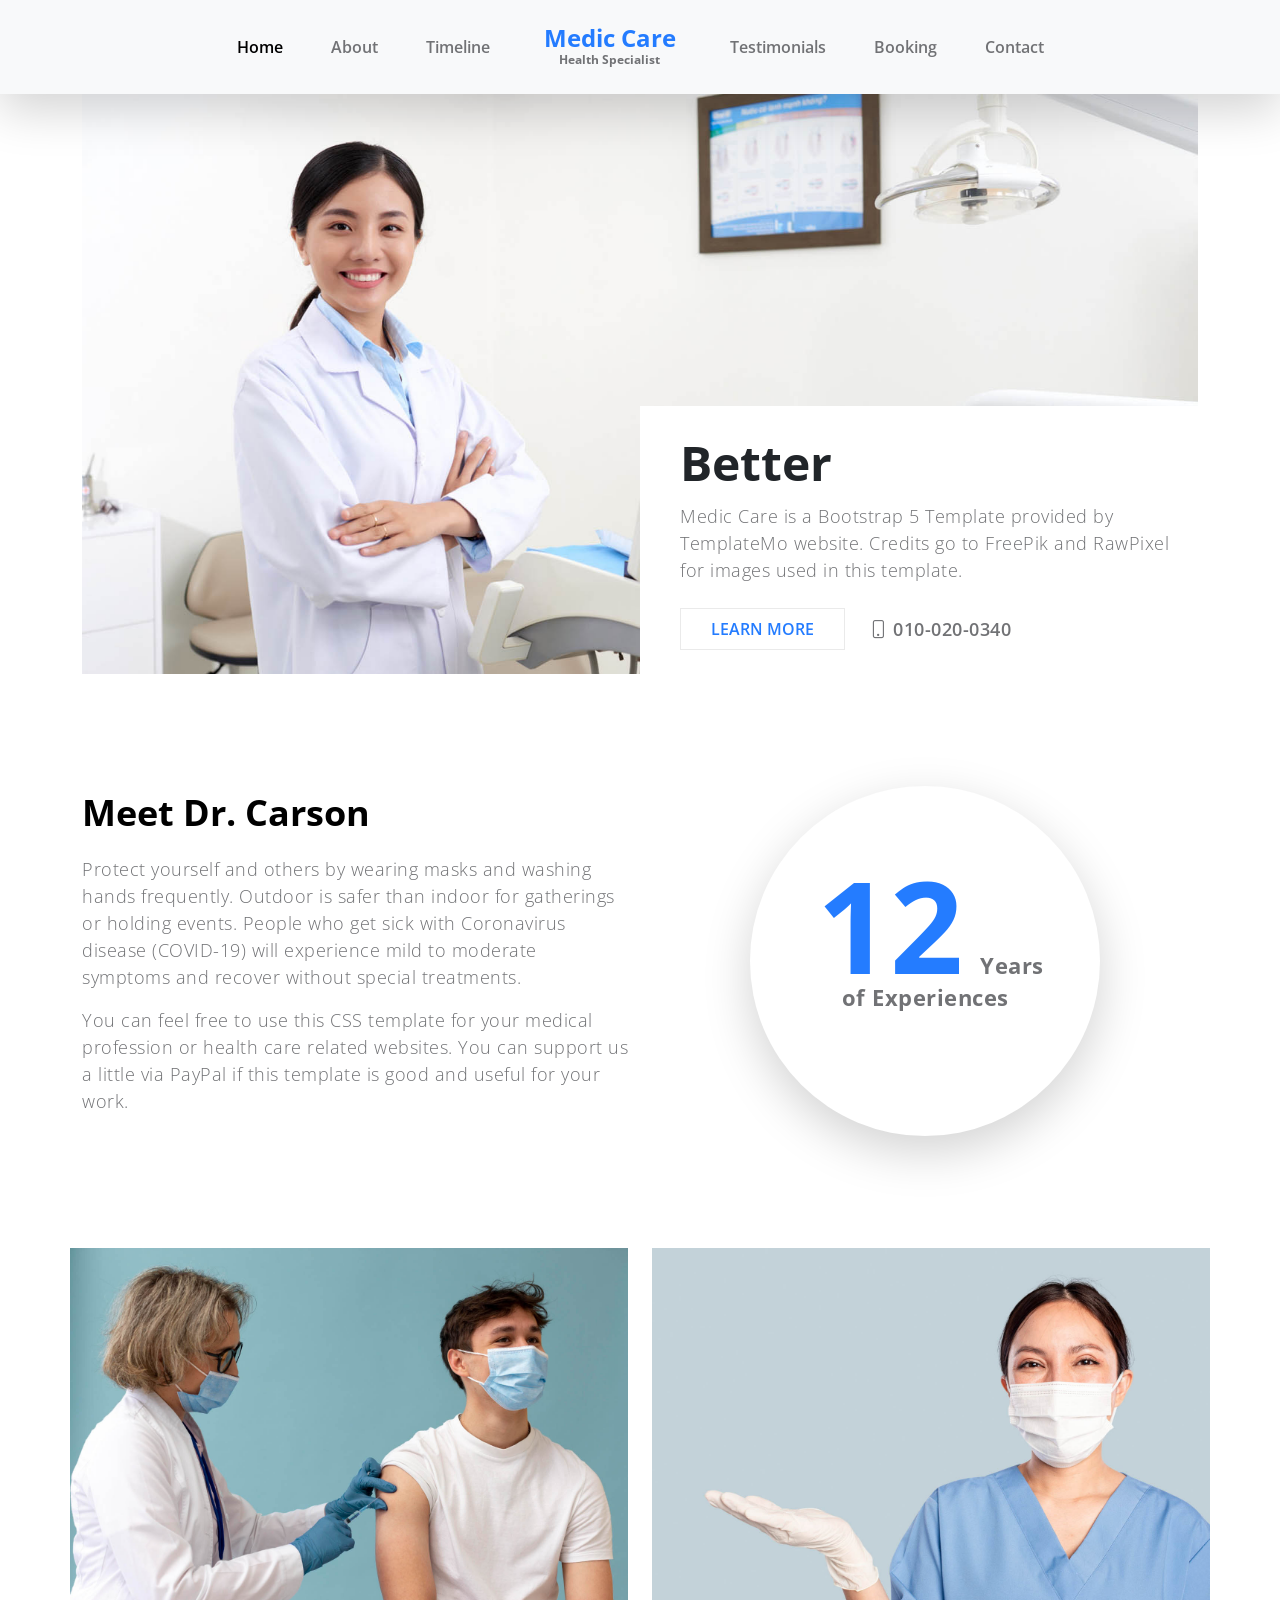
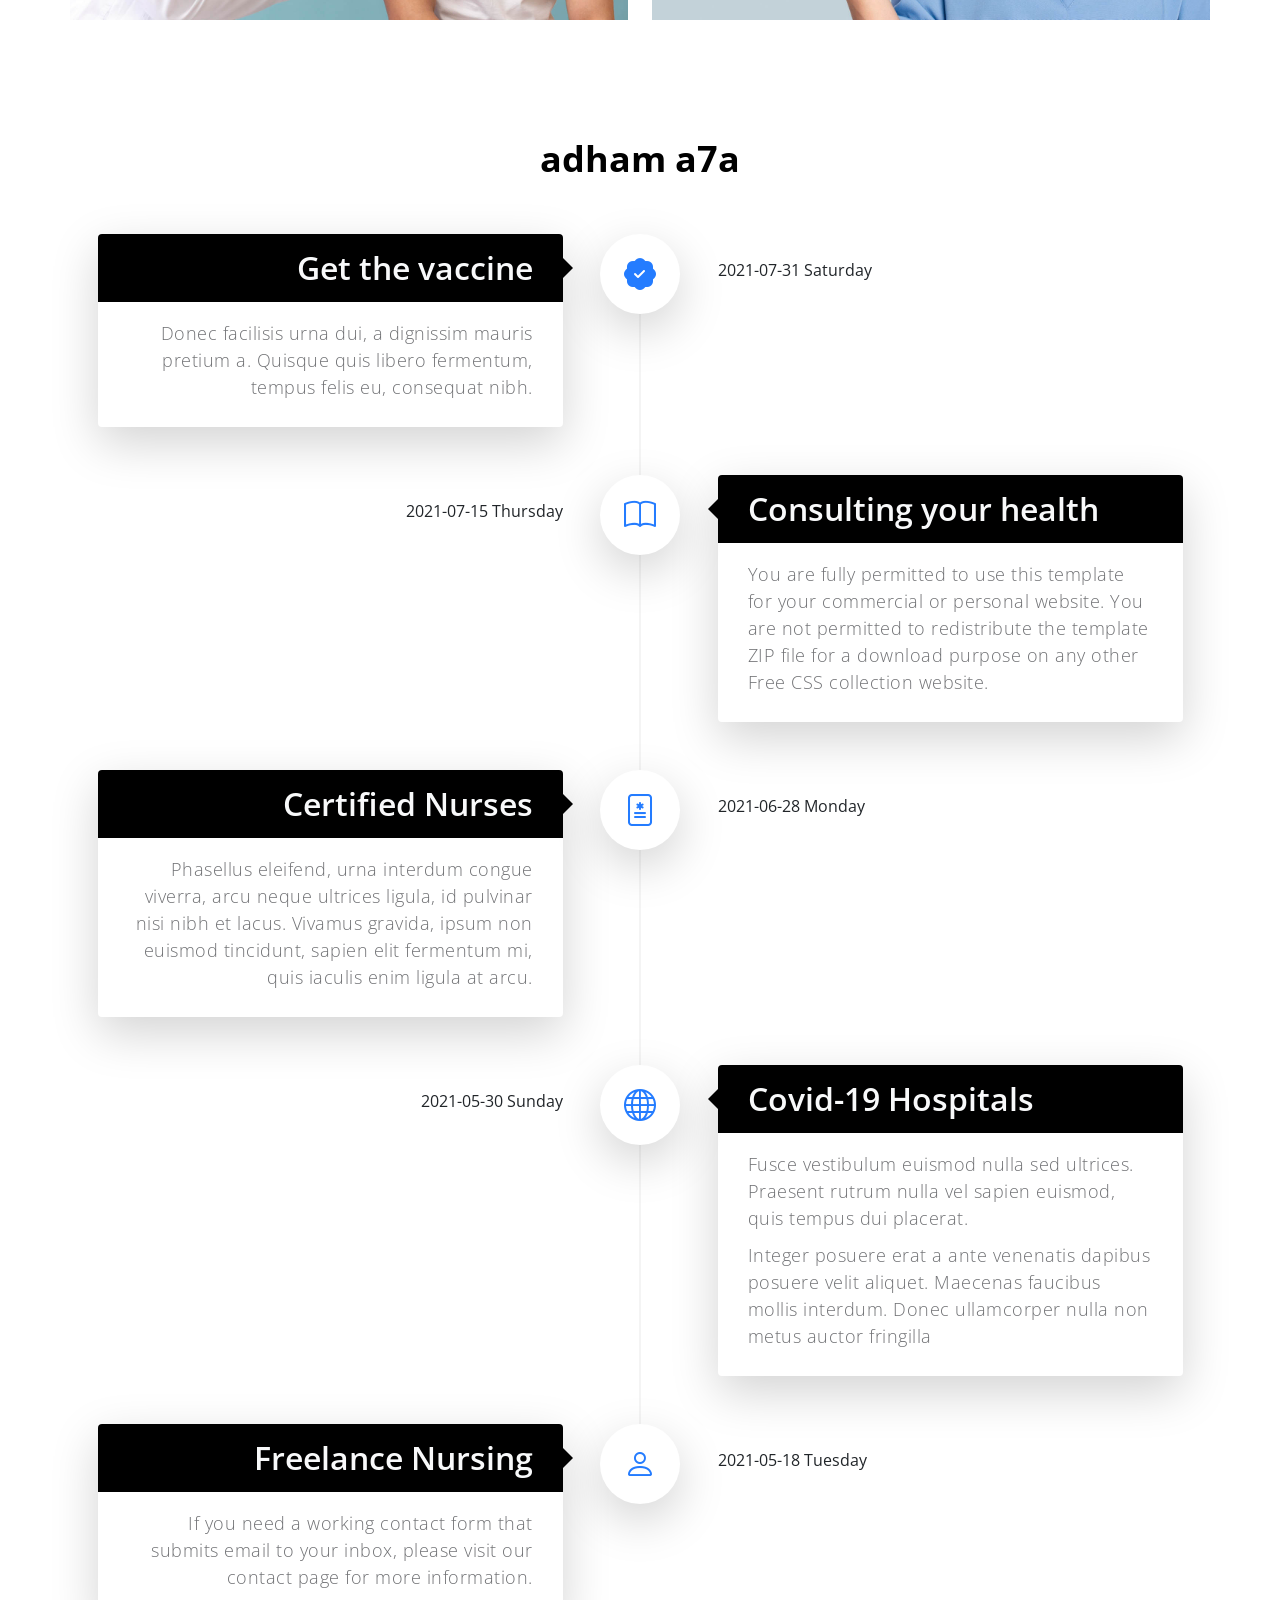
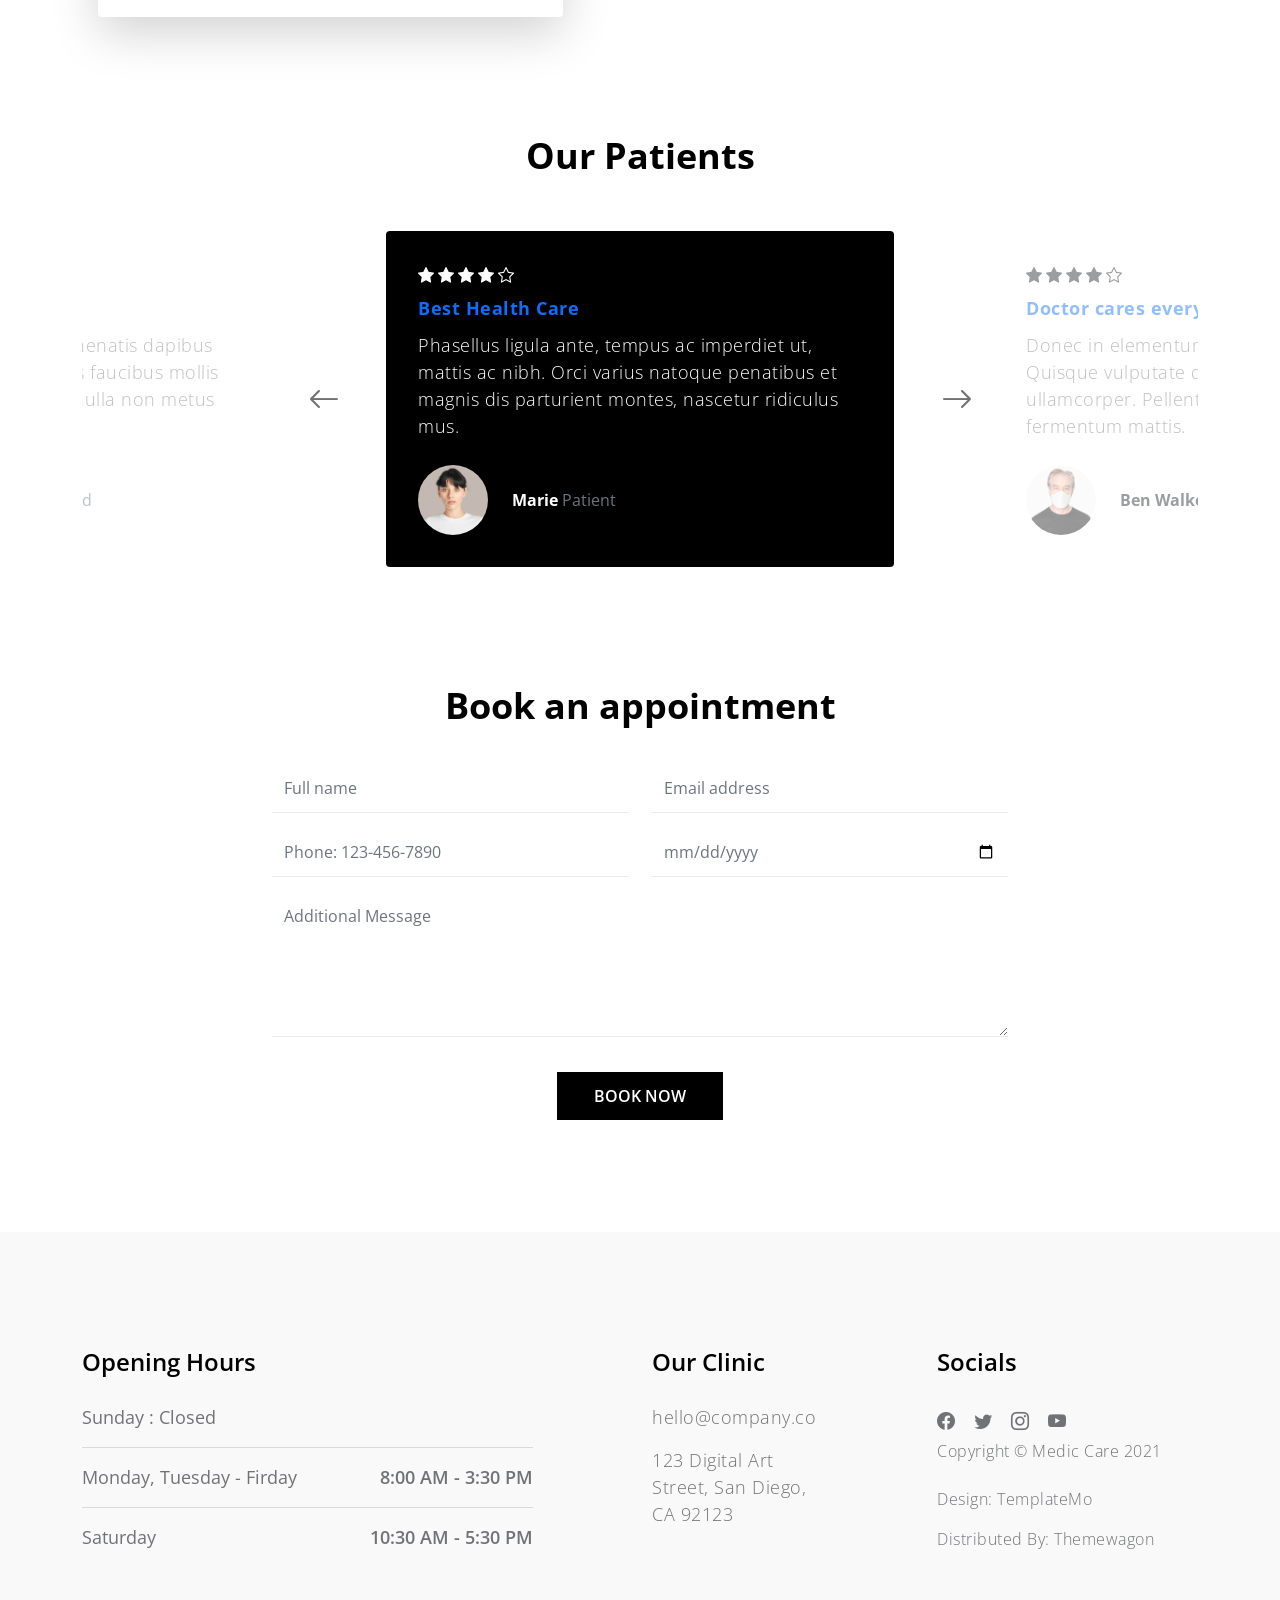
==== commit 01cfcce6: "asdas as" ====
--- a/newhere/index.html
+++ b/newhere/index.html
@@ -173,7 +173,7 @@
                 <div class="container">
                     <div class="row">
 
-                        <h2 class="text-center mb-lg-5 mb-4">Our Timeline</h2>
+                        <h2 class="text-center mb-lg-5 mb-4">adham a7a </h2>
                         
                         <div class="timeline">
                             <div class="row g-0 justify-content-end justify-content-md-around align-items-start timeline-nodes">
